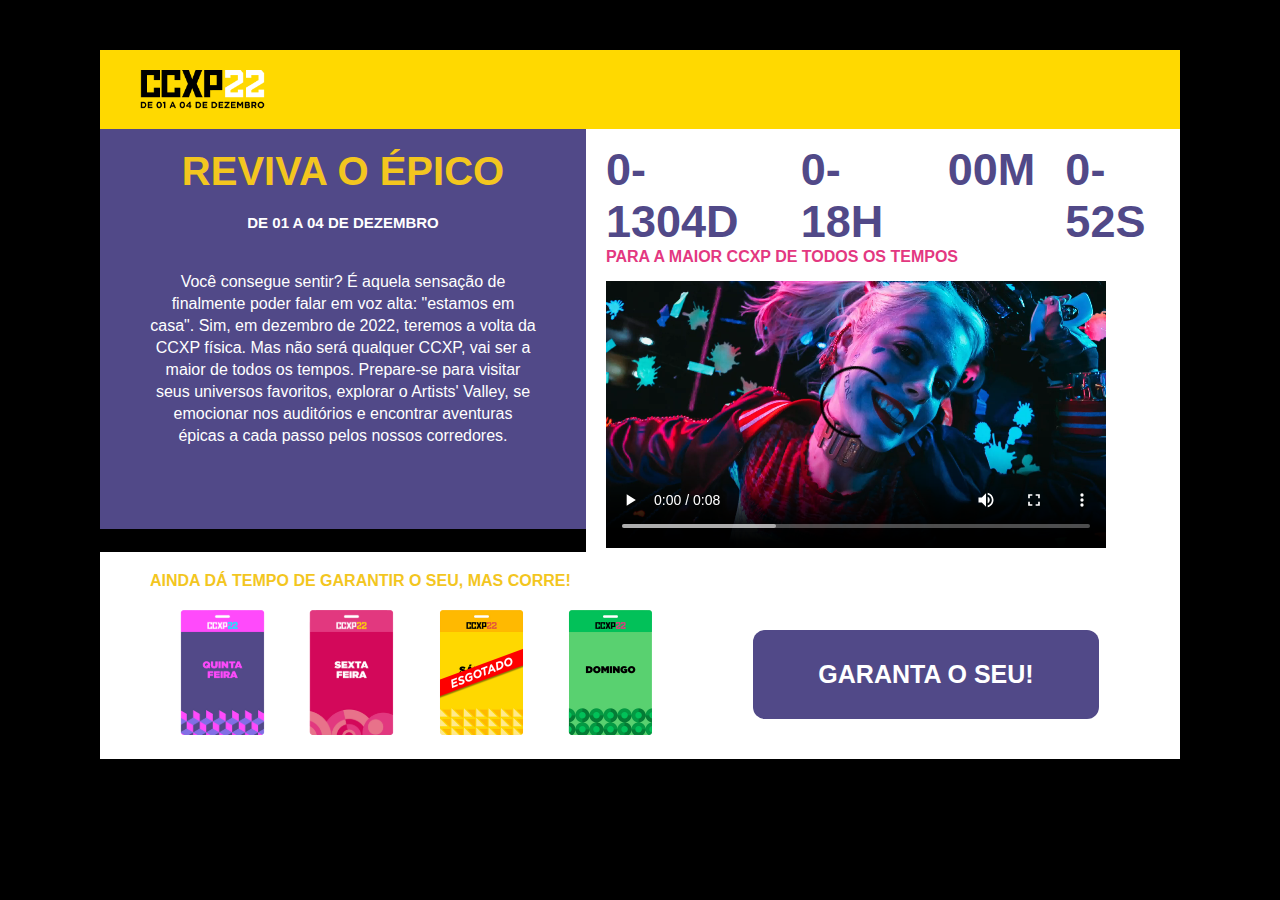
==== index.html @ b3ae6b78 "Primeira versão da LandingPage" ====
<!DOCTYPE html>
<html lang="pt-br">
<head>
    <meta charset="UTF-8">
    <meta http-equiv="X-UA-Compatible" content="IE=edge">
    <meta name="viewport" content="width=device-width, initial-scale=1.0">
    <title>CCXP</title>

    <link rel="stylesheet" href="assets/css/styles.css">
</head>
<body>
    
    <header>
        <img src="assets/img/ccxp 2 1.png" alt="">
    </header>

    <section class="section-informations">
        <main>
            <h1 class="information-title">Reviva o Épico</h1>
            <h4 class="information-subtitle">De 01 a 04 de Dezembro</h4>
            <p class="information-text">
                Você consegue sentir? É aquela sensação de finalmente poder falar em voz alta: 
                "estamos em casa". Sim, em dezembro de 2022, teremos a volta da CCXP física. Mas 
                não será qualquer CCXP, vai ser a maior de todos os tempos. Prepare-se para visitar 
                seus universos favoritos, explorar o Artists' Valley, se emocionar nos auditórios 
                e encontrar aventuras épicas a cada passo pelos nossos corredores.
            </p>
        </main>
        <aside>
            <div id="time">
                <h2><span id="dia">00</span>D</h2>
                <h2><span id="hora">00</span>H</h2>
                <h2><span id="minuto">00</span>M</h2>
                <h2><span id="segundo">00</span>S</h2>
            </div>
            <h4 class="text-time">Para a maior ccxp de todos os tempos</h4>
            <video autoplay controls loop src="assets/img/Arlequina.mp4" type="video/mp4"></video>
        </aside>
    </section>

    <section class="section-confirmation">
        <h4 class="confirmation-text">Ainda dá tempo de garantir o seu, mas corre!</h4>
        <div class="day-buy">
            <div class="img-days">
                <img src="assets/img/quinta.svg" alt="">
                <img src="assets/img/sexta.svg" alt="">
                <img src="assets/img/sabado.svg" alt="">
                <img src="assets/img/domingo.svg" alt="">
            </div>
            <div class="btn">
                <button class="btn-information">Garanta o seu!</button>
            </div>
        </div>
    </section>

    <script src="assets/js/countdouw.js"></script>
</body>
</html>
---- assets/css/styles.css ----
* {
    margin: 0;
    padding: 0;
}

body {
    background-color: #000;
    font-family: Verdana, Geneva, Tahoma, sans-serif;
    padding: 50px 100px;
    color: #fff;
}

header {
    background-color: #FFD900;
    display: flex;
    padding: 20px 40px;
}

header img {
    width: 125px;   
}

.section-informations {
    display: flex;
}

main {
    background-color: #514988;
    width: 45%;
    height: 400px;
}

.information-title {
    color: #F3C61F;
    text-transform: uppercase;
    font-size: 40px;
    font-weight: bold;
    text-align: center;
    margin: 20px 0;
}

.information-subtitle {
    text-transform: uppercase;
    font-size: 15px;
    font-weight: bold;
    text-align: center;
    margin-bottom: 40px;
}

.information-text {
    padding: 0 50px;
    text-align: center;
    line-height: 22px;
}

aside {
    background-color: #fff;
    width: 55%;
}

#time {
    color: #514988;
    display: flex;
    font-size: 30px;
    gap: 30px;
    margin: 15px 0 0 20px;
}

.text-time {
    color: #E33881;
    text-transform: uppercase;
    font-weight: bold;
    margin-left: 20px;
}

aside video {
    width: 500px;
    margin: 15px 0 0 20px;
}

.section-confirmation {
    background-color: #fff;
    color: #F3C61F;
} 

.confirmation-text {
    padding: 20px 0 20px 50px;
    text-transform: uppercase;
}

.day-buy {
    display: flex;

}

.img-days {
    margin: 0 0 20px 60px;
}

.day-buy img {
    width: 125px;
}

.btn-information {
    font-size: 25px;
    font-weight: bold;
    text-transform: uppercase;
    background-color: #514988;
    color: #fff;
    border: none;
    border-radius: 12px;
    padding: 30px 65px;
    margin-left: 80px;
    margin-top: 20px;
}

    .btn-information:hover {
        color: #F3C61F;
    }
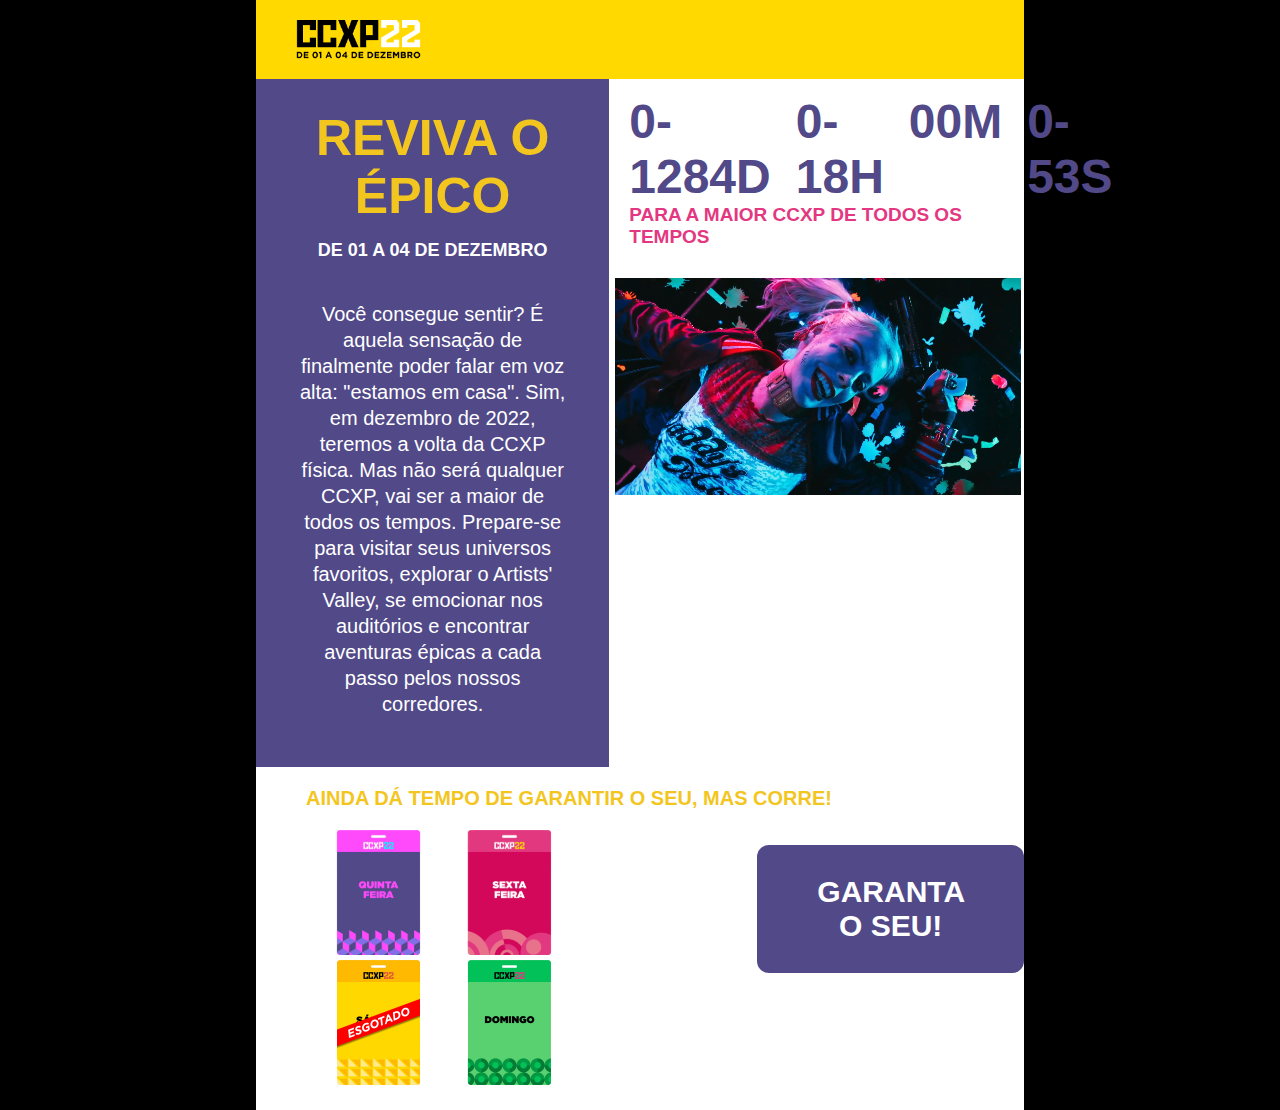
==== commit a1295d61: "concluindo projeto CCXP" ====
--- a/index.html
+++ b/index.html
@@ -10,12 +10,13 @@
 </head>
 <body>
     
+    <div class="card">
     <header>
         <img src="assets/img/ccxp 2 1.png" alt="">
     </header>
 
-    <section class="section-informations">
-        <main>
+    <main class="section-informations">
+        <section class="info">
             <h1 class="information-title">Reviva o Épico</h1>
             <h4 class="information-subtitle">De 01 a 04 de Dezembro</h4>
             <p class="information-text">
@@ -25,8 +26,8 @@
                 seus universos favoritos, explorar o Artists' Valley, se emocionar nos auditórios 
                 e encontrar aventuras épicas a cada passo pelos nossos corredores.
             </p>
-        </main>
-        <aside>
+        </section>
+        <section class="section-countdown">
             <div id="time">
                 <h2><span id="dia">00</span>D</h2>
                 <h2><span id="hora">00</span>H</h2>
@@ -34,9 +35,9 @@
                 <h2><span id="segundo">00</span>S</h2>
             </div>
             <h4 class="text-time">Para a maior ccxp de todos os tempos</h4>
-            <video autoplay controls loop src="assets/img/Arlequina.mp4" type="video/mp4"></video>
-        </aside>
-    </section>
+            <video muted autoplay loop src="assets/img/Arlequina.mp4" type="video/mp4"></video>
+        </section>
+    </main>
 
     <section class="section-confirmation">
         <h4 class="confirmation-text">Ainda dá tempo de garantir o seu, mas corre!</h4>
@@ -52,6 +53,7 @@
             </div>
         </div>
     </section>
+    </div>
 
     <script src="assets/js/countdouw.js"></script>
 </body>
--- a/assets/css/styles.css
+++ b/assets/css/styles.css
@@ -3,11 +3,22 @@
     padding: 0;
 }
 
+html {
+    height: 100%;
+}
+
 body {
+    height: 100%;
     background-color: #000;
     font-family: Verdana, Geneva, Tahoma, sans-serif;
-    padding: 50px 100px;
     color: #fff;
+    display: flex;
+    align-items: center;
+}
+
+.card {
+    width: 60vw;
+    margin: auto;
 }
 
 header {
@@ -24,63 +35,66 @@
     display: flex;
 }
 
-main {
+.info {
     background-color: #514988;
-    width: 45%;
-    height: 400px;
+    width: 46%;
+    padding: 30px 40px;
 }
 
 .information-title {
     color: #F3C61F;
     text-transform: uppercase;
-    font-size: 40px;
+    font-size: 50px;
     font-weight: bold;
     text-align: center;
-    margin: 20px 0;
+    margin-bottom: 15px;
 }
 
 .information-subtitle {
     text-transform: uppercase;
-    font-size: 15px;
+    font-size: 18px;
     font-weight: bold;
     text-align: center;
     margin-bottom: 40px;
 }
 
 .information-text {
-    padding: 0 50px;
     text-align: center;
-    line-height: 22px;
+    font-size: 20px;
+    line-height: 26px;
+    margin-bottom: 20px;
 }
 
-aside {
+.section-countdown {
     background-color: #fff;
-    width: 55%;
+    width: 54%;
 }
 
 #time {
     color: #514988;
     display: flex;
-    font-size: 30px;
-    gap: 30px;
-    margin: 15px 0 0 20px;
+    font-size: 32px;
+    gap: 25px;
+    margin: 15px 20px 0 20px;
 }
 
 .text-time {
     color: #E33881;
     text-transform: uppercase;
+    font-size: 19px;
     font-weight: bold;
     margin-left: 20px;
 }
 
-aside video {
-    width: 500px;
-    margin: 15px 0 0 20px;
+.section-countdown video {
+    width: 98%;
+    margin: 30px 6px 0 6px;
 }
 
 .section-confirmation {
     background-color: #fff;
     color: #F3C61F;
+    font-size: 20px;
 } 
 
 .confirmation-text {
@@ -102,16 +116,16 @@
 }
 
 .btn-information {
-    font-size: 25px;
+    font-size: 30px;
     font-weight: bold;
     text-transform: uppercase;
     background-color: #514988;
     color: #fff;
     border: none;
     border-radius: 12px;
-    padding: 30px 65px;
-    margin-left: 80px;
-    margin-top: 20px;
+    padding: 30px 60px;
+    margin-left: 100px;
+    margin-top: 15px;
 }
 
     .btn-information:hover {
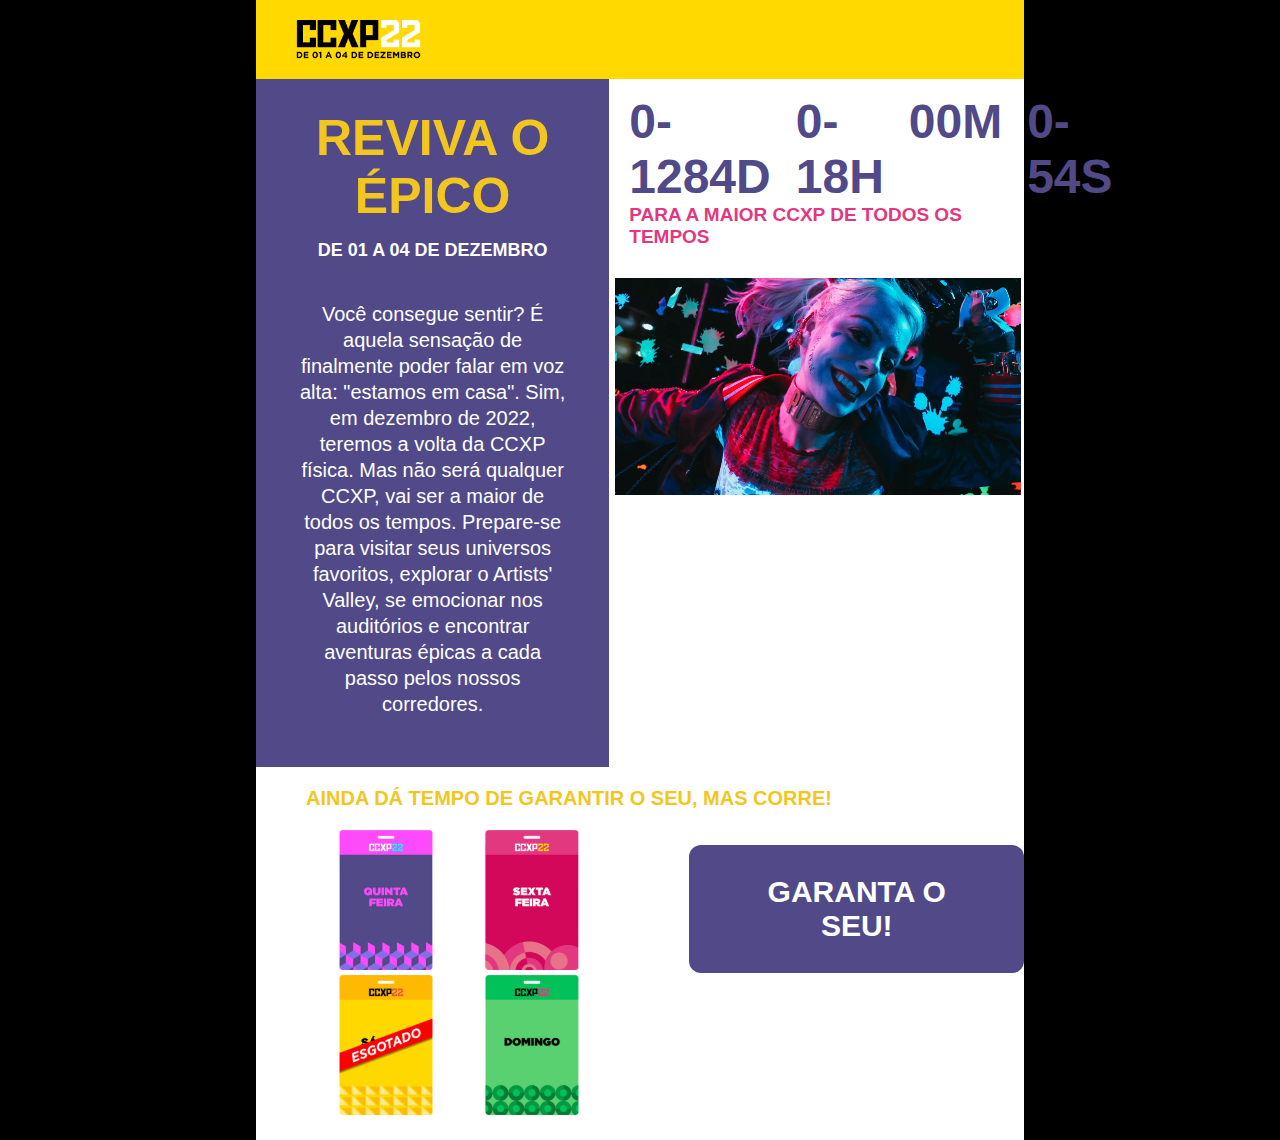
==== commit d2998658: "incluindo funcionalidade de botoes" ====
--- a/index.html
+++ b/index.html
@@ -35,7 +35,7 @@
                 <h2><span id="segundo">00</span>S</h2>
             </div>
             <h4 class="text-time">Para a maior ccxp de todos os tempos</h4>
-            <video muted autoplay loop src="assets/img/Arlequina.mp4" type="video/mp4"></video>
+            <video muted  loop src="assets/img/Arlequina.mp4" type="video/mp4"></video>
         </section>
     </main>
 
@@ -43,10 +43,10 @@
         <h4 class="confirmation-text">Ainda dá tempo de garantir o seu, mas corre!</h4>
         <div class="day-buy">
             <div class="img-days">
-                <img src="assets/img/quinta.svg" alt="">
-                <img src="assets/img/sexta.svg" alt="">
-                <img src="assets/img/sabado.svg" alt="">
-                <img src="assets/img/domingo.svg" alt="">
+                <img id="quinta" onmouseover="highlightCard('#quinta')" onmouseout="highlightCard('#quinta')" src="assets/img/quinta.svg" alt="">
+                <img id="sexta" onmouseover="highlightCard('#sexta')" onmouseout="highlightCard('#sexta')" src="assets/img/sexta.svg" alt="">
+                <img id="sabado" onmouseover="highlightCard('#sabado')" onmouseout="highlightCard('#sabado')" src="assets/img/sabado.svg" alt="">
+                <img id="domingo" onmouseover="highlightCard('#domingo')" onmouseout="highlightCard('#domingo')" src="assets/img/domingo.svg" alt="">
             </div>
             <div class="btn">
                 <button class="btn-information">Garanta o seu!</button>
@@ -56,5 +56,6 @@
     </div>
 
     <script src="assets/js/countdouw.js"></script>
+    <script src="assets/js/main.js"></script>
 </body>
 </html>--- a/assets/css/styles.css
+++ b/assets/css/styles.css
@@ -104,15 +104,15 @@
 
 .day-buy {
     display: flex;
-
 }
 
 .img-days {
     margin: 0 0 20px 60px;
+    width: 55%;
 }
 
 .day-buy img {
-    width: 125px;
+    width: 140px;
 }
 
 .btn-information {
@@ -124,10 +124,15 @@
     border: none;
     border-radius: 12px;
     padding: 30px 60px;
-    margin-left: 100px;
-    margin-top: 15px;
+    margin: 15px 0px;
+    cursor: pointer;
 }
 
     .btn-information:hover {
         color: #F3C61F;
-    }+    }
+
+.card-highlight {
+    box-shadow: 5px 5px 10px 5px #999;
+    border-radius: 20px;
+}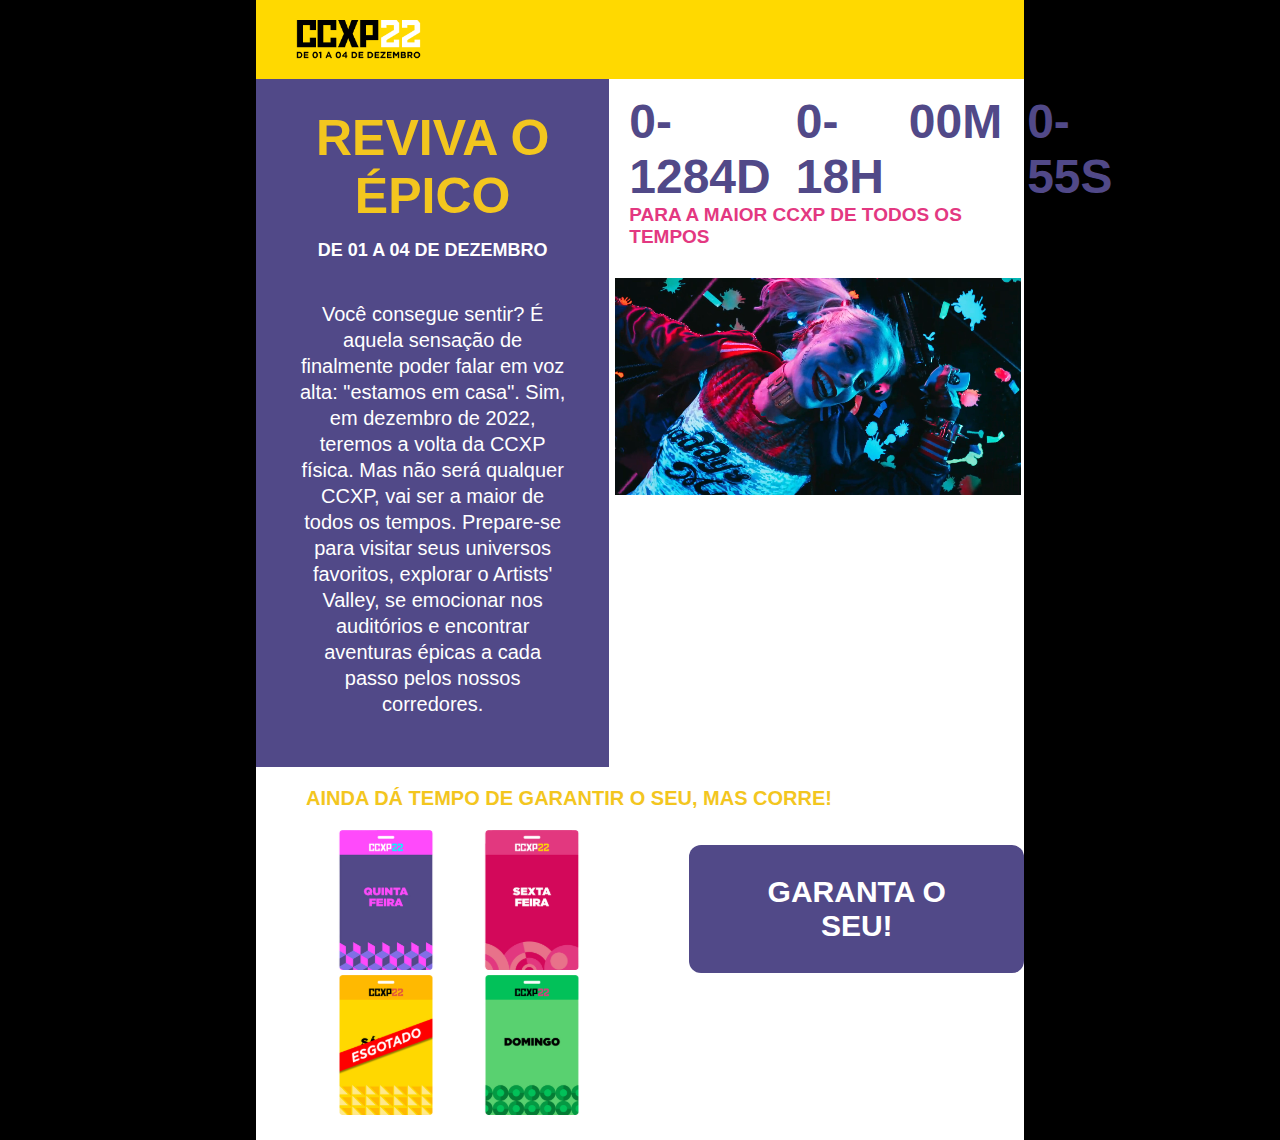
==== commit 85b682e8: "colocando autoplay no video" ====
--- a/index.html
+++ b/index.html
@@ -35,7 +35,7 @@
                 <h2><span id="segundo">00</span>S</h2>
             </div>
             <h4 class="text-time">Para a maior ccxp de todos os tempos</h4>
-            <video muted  loop src="assets/img/Arlequina.mp4" type="video/mp4"></video>
+            <video muted autoplay loop src="assets/img/Arlequina.mp4" type="video/mp4"></video>
         </section>
     </main>
 
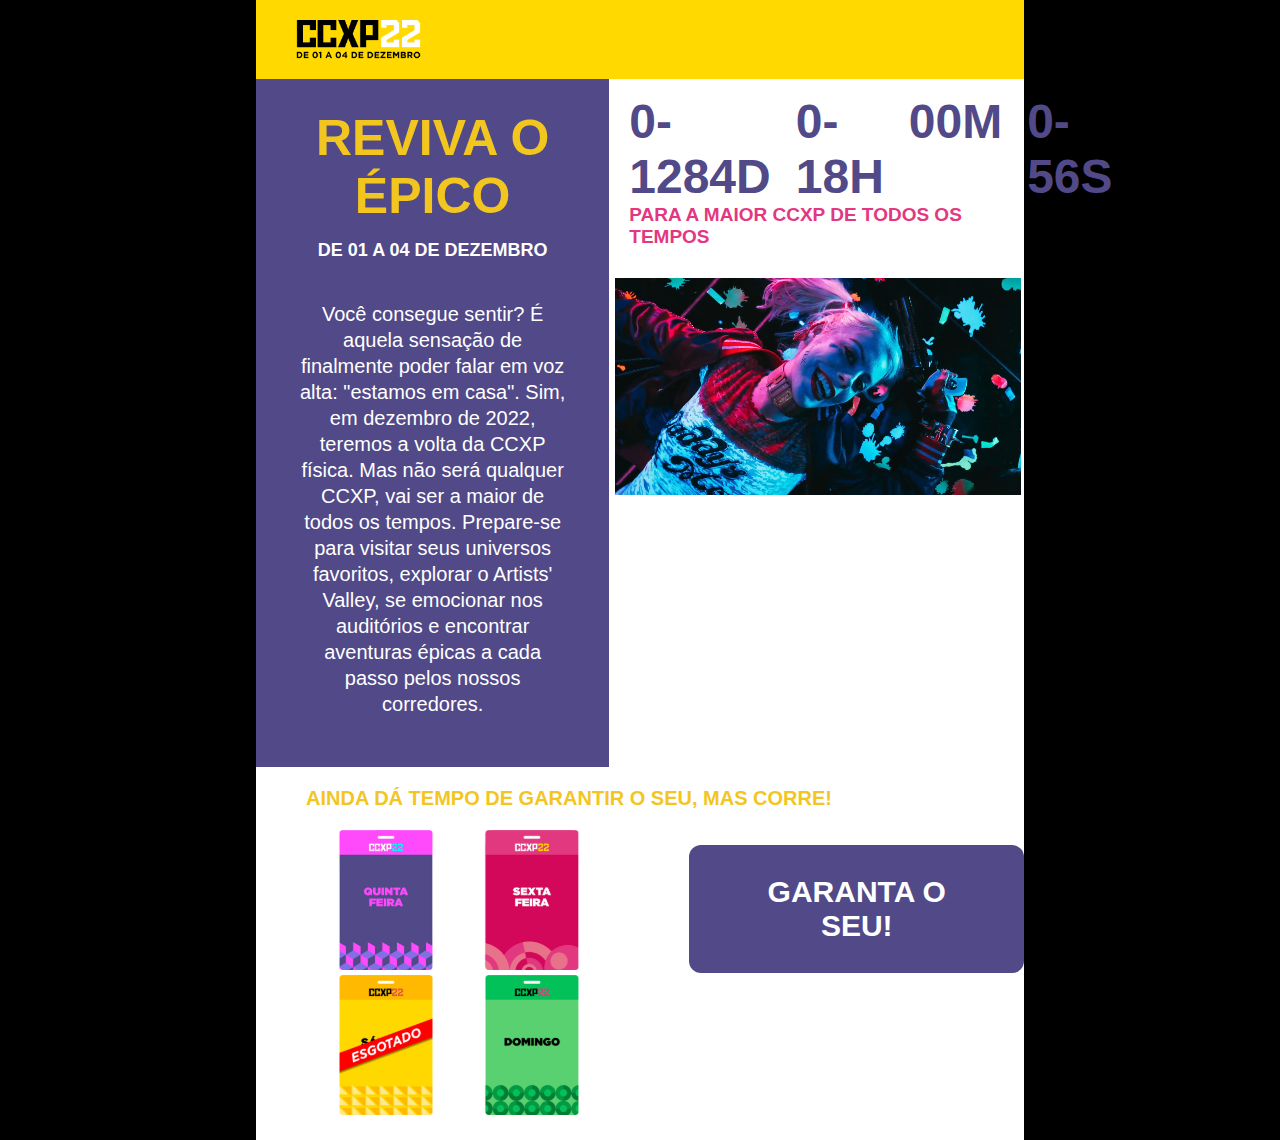
==== commit cfb31e4e: "inclunindo botoes" ====
--- a/index.html
+++ b/index.html
@@ -43,13 +43,41 @@
         <h4 class="confirmation-text">Ainda dá tempo de garantir o seu, mas corre!</h4>
         <div class="day-buy">
             <div class="img-days">
-                <img id="quinta" onmouseover="highlightCard('#quinta')" onmouseout="highlightCard('#quinta')" src="assets/img/quinta.svg" alt="">
-                <img id="sexta" onmouseover="highlightCard('#sexta')" onmouseout="highlightCard('#sexta')" src="assets/img/sexta.svg" alt="">
-                <img id="sabado" onmouseover="highlightCard('#sabado')" onmouseout="highlightCard('#sabado')" src="assets/img/sabado.svg" alt="">
-                <img id="domingo" onmouseover="highlightCard('#domingo')" onmouseout="highlightCard('#domingo')" src="assets/img/domingo.svg" alt="">
+                <img 
+                    id="quinta" 
+                    onclick="selectCard('#quinta')"
+                    onmouseover="highlightCard('#quinta')" 
+                    onmouseout="highlightCard('#quinta')" 
+                    src="assets/img/quinta.svg" 
+                    alt=""
+                >
+                <img 
+                    id="sexta" 
+                    onclick="selectCard('#sexta')"
+                    onmouseover="highlightCard('#sexta')" 
+                    onmouseout="highlightCard('#sexta')" 
+                    src="assets/img/sexta.svg" 
+                    alt=""
+                >
+                <img 
+                    id="sabado"
+                    onclick="selectCard('#sabado')" 
+                    onmouseover="highlightCard('#sabado')" 
+                    onmouseout="highlightCard('#sabado')" 
+                    src="assets/img/sabado.svg" 
+                    alt=""
+                >
+                <img 
+                    id="domingo" 
+                    onclick="selectCard('#domingo')"
+                    onmouseover="highlightCard('#domingo')" 
+                    onmouseout="highlightCard('#domingo')" 
+                    src="assets/img/domingo.svg" 
+                    alt=""
+                >
             </div>
             <div class="btn">
-                <button class="btn-information">Garanta o seu!</button>
+                <button onclick="showSelectedCards()" class="btn-information">Garanta o seu!</button>
             </div>
         </div>
     </section>
--- a/assets/css/styles.css
+++ b/assets/css/styles.css
@@ -135,4 +135,9 @@
 .card-highlight {
     box-shadow: 5px 5px 10px 5px #999;
     border-radius: 20px;
+}
+
+.card-selected {
+    box-shadow: inset 5px 5px 10px 5px #999;
+    border-radius: 20px;
 }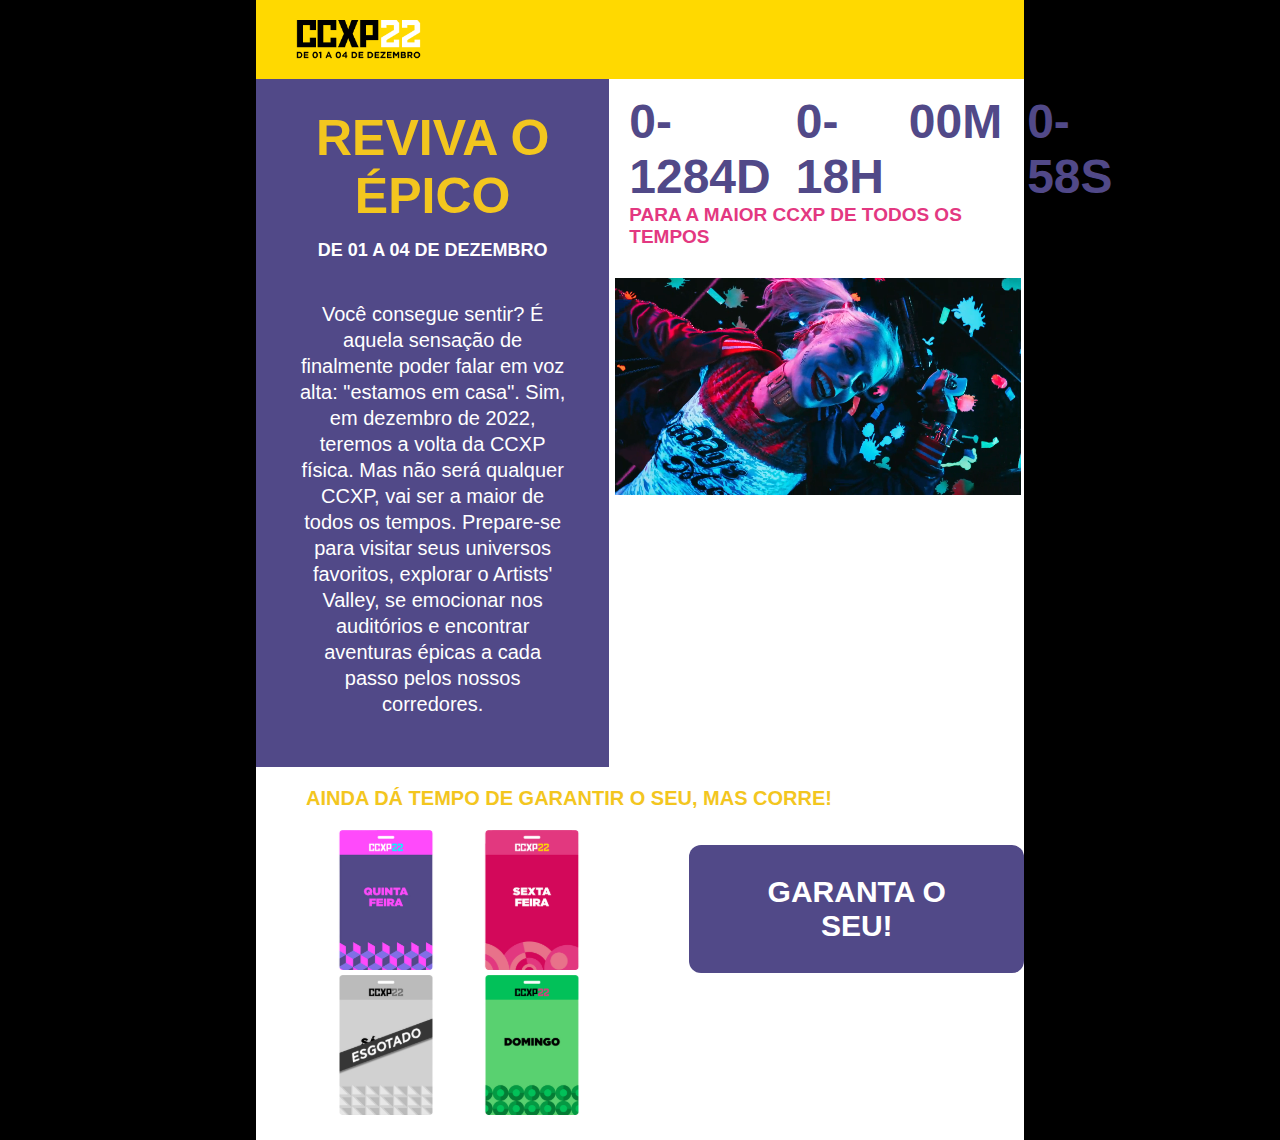
==== commit f65705e2: "incluindo pagina de confirmação" ====
--- a/index.html
+++ b/index.html
@@ -11,76 +11,75 @@
 <body>
     
     <div class="card">
-    <header>
-        <img src="assets/img/ccxp 2 1.png" alt="">
-    </header>
+        <header>
+            <img src="assets/img/ccxp 2 1.png" alt="">
+        </header>
 
-    <main class="section-informations">
-        <section class="info">
-            <h1 class="information-title">Reviva o Épico</h1>
-            <h4 class="information-subtitle">De 01 a 04 de Dezembro</h4>
-            <p class="information-text">
-                Você consegue sentir? É aquela sensação de finalmente poder falar em voz alta: 
-                "estamos em casa". Sim, em dezembro de 2022, teremos a volta da CCXP física. Mas 
-                não será qualquer CCXP, vai ser a maior de todos os tempos. Prepare-se para visitar 
-                seus universos favoritos, explorar o Artists' Valley, se emocionar nos auditórios 
-                e encontrar aventuras épicas a cada passo pelos nossos corredores.
-            </p>
+        <main class="section-informations">
+            <section class="info">
+                <h1 class="information-title">Reviva o Épico</h1>
+                <h4 class="information-subtitle">De 01 a 04 de Dezembro</h4>
+                <p class="information-text">
+                    Você consegue sentir? É aquela sensação de finalmente poder falar em voz alta: 
+                    "estamos em casa". Sim, em dezembro de 2022, teremos a volta da CCXP física. Mas 
+                    não será qualquer CCXP, vai ser a maior de todos os tempos. Prepare-se para visitar 
+                    seus universos favoritos, explorar o Artists' Valley, se emocionar nos auditórios 
+                    e encontrar aventuras épicas a cada passo pelos nossos corredores.
+                </p>
+            </section>
+            <section class="section-countdown">
+                <div id="time">
+                    <h2><span id="dia">00</span>D</h2>
+                    <h2><span id="hora">00</span>H</h2>
+                    <h2><span id="minuto">00</span>M</h2>
+                    <h2><span id="segundo">00</span>S</h2>
+                </div>
+                <h4 class="text-time">Para a maior ccxp de todos os tempos</h4>
+                <video muted autoplay loop src="assets/img/Arlequina.mp4" type="video/mp4"></video>
+            </section>
+        </main>
+
+        <section class="section-confirmation">
+            <h4 class="confirmation-text">Ainda dá tempo de garantir o seu, mas corre!</h4>
+            <div class="day-buy">
+                <div class="img-days">
+                    <img 
+                        id="quinta" 
+                        onclick="selectCard('#quinta')"
+                        onmouseover="highlightCard('#quinta')" 
+                        onmouseout="highlightCard('#quinta')" 
+                        src="assets/img/quinta.svg" 
+                        alt=""
+                    >
+                    <img 
+                        id="sexta" 
+                        onclick="selectCard('#sexta')"
+                        onmouseover="highlightCard('#sexta')" 
+                        onmouseout="highlightCard('#sexta')" 
+                        src="assets/img/sexta.svg" 
+                        alt=""
+                    >
+                    <img 
+                        id="sabado"
+                        onmouseover="highlightCard('#sabado')" 
+                        onmouseout="highlightCard('#sabado')" 
+                        src="assets/img/sabado.svg" 
+                        alt=""
+                    >
+                    <img 
+                        id="domingo" 
+                        onclick="selectCard('#domingo')"
+                        onmouseover="highlightCard('#domingo')" 
+                        onmouseout="highlightCard('#domingo')" 
+                        src="assets/img/domingo.svg" 
+                        alt=""
+                    >
+                </div>
+                <div class="btn">
+                    <button onclick="showSelectedCards()" class="btn-information">Garanta o seu!</button>
+                </div>
+            </div>
         </section>
-        <section class="section-countdown">
-            <div id="time">
-                <h2><span id="dia">00</span>D</h2>
-                <h2><span id="hora">00</span>H</h2>
-                <h2><span id="minuto">00</span>M</h2>
-                <h2><span id="segundo">00</span>S</h2>
-            </div>
-            <h4 class="text-time">Para a maior ccxp de todos os tempos</h4>
-            <video muted autoplay loop src="assets/img/Arlequina.mp4" type="video/mp4"></video>
-        </section>
-    </main>
-
-    <section class="section-confirmation">
-        <h4 class="confirmation-text">Ainda dá tempo de garantir o seu, mas corre!</h4>
-        <div class="day-buy">
-            <div class="img-days">
-                <img 
-                    id="quinta" 
-                    onclick="selectCard('#quinta')"
-                    onmouseover="highlightCard('#quinta')" 
-                    onmouseout="highlightCard('#quinta')" 
-                    src="assets/img/quinta.svg" 
-                    alt=""
-                >
-                <img 
-                    id="sexta" 
-                    onclick="selectCard('#sexta')"
-                    onmouseover="highlightCard('#sexta')" 
-                    onmouseout="highlightCard('#sexta')" 
-                    src="assets/img/sexta.svg" 
-                    alt=""
-                >
-                <img 
-                    id="sabado"
-                    onclick="selectCard('#sabado')" 
-                    onmouseover="highlightCard('#sabado')" 
-                    onmouseout="highlightCard('#sabado')" 
-                    src="assets/img/sabado.svg" 
-                    alt=""
-                >
-                <img 
-                    id="domingo" 
-                    onclick="selectCard('#domingo')"
-                    onmouseover="highlightCard('#domingo')" 
-                    onmouseout="highlightCard('#domingo')" 
-                    src="assets/img/domingo.svg" 
-                    alt=""
-                >
-            </div>
-            <div class="btn">
-                <button onclick="showSelectedCards()" class="btn-information">Garanta o seu!</button>
-            </div>
-        </div>
-    </section>
     </div>
 
     <script src="assets/js/countdouw.js"></script>
--- a/assets/css/styles.css
+++ b/assets/css/styles.css
@@ -18,7 +18,9 @@
 
 .card {
     width: 60vw;
+    min-height: 85vh;
     margin: auto;
+    background-color: #fff;
 }
 
 header {
@@ -124,7 +126,7 @@
     border: none;
     border-radius: 12px;
     padding: 30px 60px;
-    margin: 15px 0px;
+    margin: 15px 0;
     cursor: pointer;
 }
 
@@ -140,4 +142,8 @@
 .card-selected {
     box-shadow: inset 5px 5px 10px 5px #999;
     border-radius: 20px;
+}
+
+#sabado {
+    filter: grayscale(1);
 }